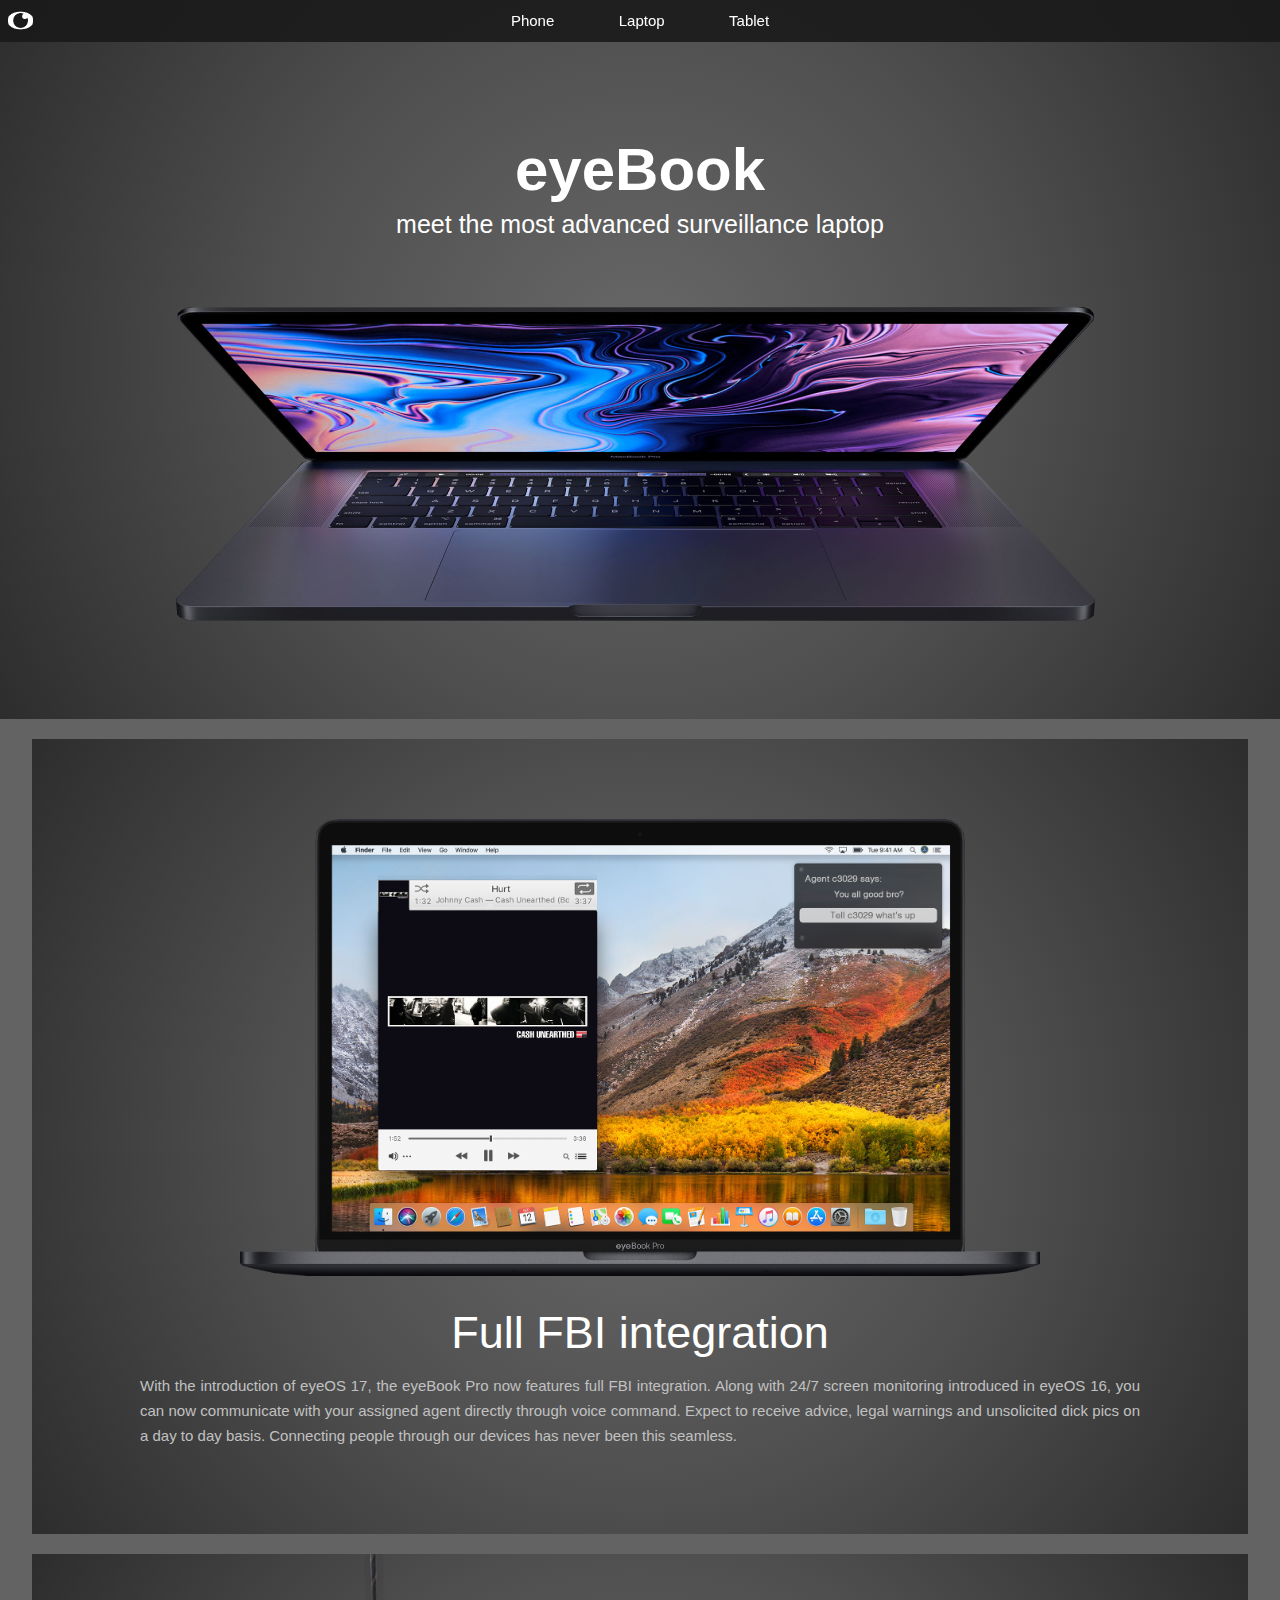
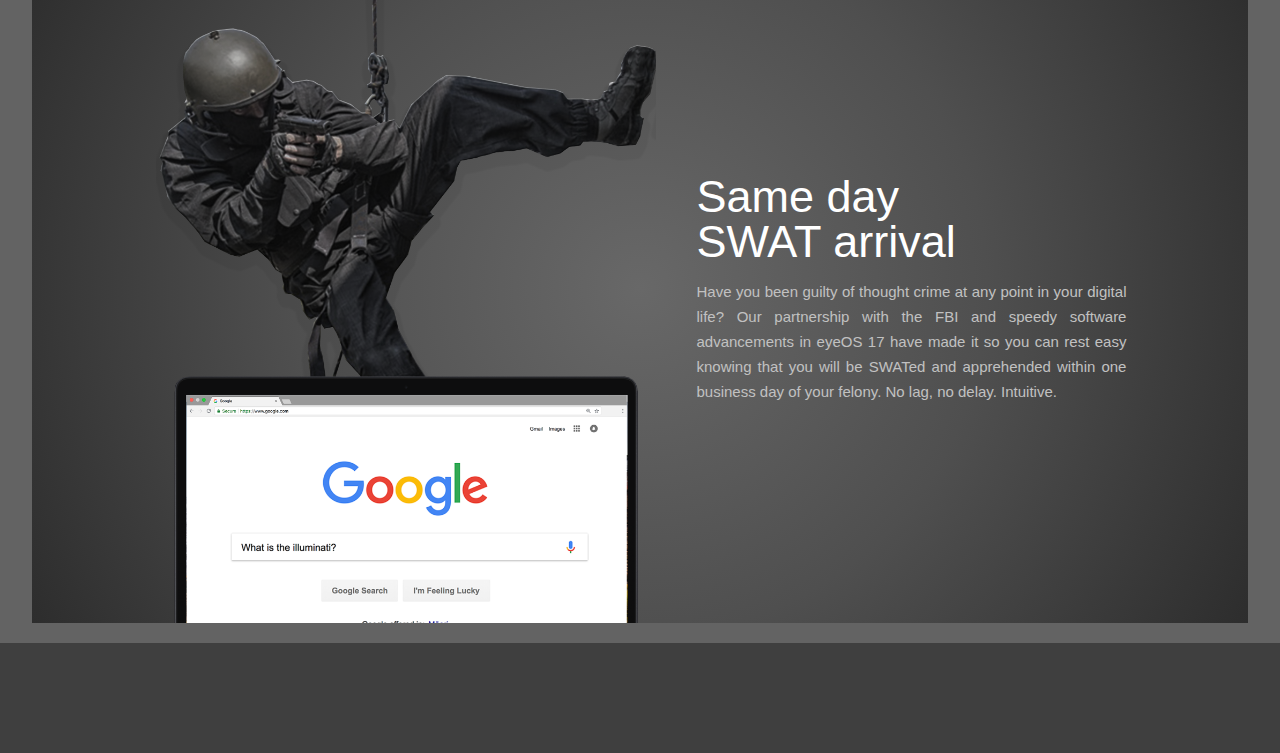
==== computer.html @ 217b8cf7 "uploading code" ====
<!DOCTYPE HTML>


<html>

<head>

		<meta http-equiv="Content-Type" content="text/html; charset=UTF-8" />
	<title>Website</title>
	<link rel="stylesheet" type="text/css" href="css/style.css">
<link href="https://fonts.googleapis.com/css?family=Khula|Source+Sans+Pro" rel="stylesheet">


</head>



<body class="laptop">


	<nav>
	    <a class="nav-logo" href="index.html"><!-- <img src="img/logo.png" height="15px" width="15px"> --></a>
		<a href="phone.html">Phone</a>
		<a href="computer.html">Laptop</a>
		<a href="tablet.html">Tablet</a>
	</nav>


</section>

<section class="darksect2">

  <div class=box>
 <h1> eyeBook </h1>
 <h2> meet the most advanced surveillance laptop </h2><br><br>

 <img src ="img/macbook.png" width="1000px" height="380px">

</div>


</section>

<section class="darkbasicsect">

	<div class ="grid-row">
		<div class = "grid-100">
			<img src = "img/macbookfbi.png" width="800px">
		</div>
	</div>

	<div class="grid-row">
		<div class = "grid-100">
			<h3> Full FBI integration </h3>

			<br>
			<p> With the introduction of eyeOS 17, the eyeBook Pro now features full FBI integration. Along with 24/7 screen monitoring introduced in eyeOS 16, you can now communicate with your assigned agent directly through voice command. Expect to receive advice, legal warnings and unsolicited dick pics on a day to day basis. Connecting people through our devices has never been this seamless.  </p> <br><br>

		</div>
    </div>
</section>

<section class="darkbasicsect2">

    <div class ="grid-row">
    	<div class="grid-img2">


           <img src = "img/swat.png" width="500px">

    	</div>

    	<div class="grid-text3">
            
            <br><br><br><br><br><br><br><br><br><br>
    		<h3> Same day <br> SWAT arrival </h3>
             <div class = "paragraph">
    		<p> Have you been guilty of thought crime at any point in your digital life? Our partnership with the FBI and speedy software advancements in eyeOS 17 have made it so you can rest easy knowing that you will be SWATed and apprehended within one business day of your felony. No lag, no delay. Intuitive. </p>
    	</div>

    	</div>
    </div>

	</section>

<section class="darkbottomsect">


</section>







</body>




</html>
---- css/style.css ----
.darksect{
	max-width: 100%;
	margin-left: auto;
	margin-right: auto;
	padding-top: 10px;
	margin-top: 20px;
	margin-bottom: 0px;
	/*background-color:#3f3f3f;*/
	background: radial-gradient(circle, #686868, #4f4f4f, #2d2d2d);


	color:white;
}

.darkbasicsect p {
	color:#c1c1c1;
}

.darkbasicsect2 p {
	color:#c1c1c1;
}

.darksect2{
	max-width: 100%;
	margin-left: auto;
	margin-right: auto;
	padding-top: 70px;
	margin-top: 0px;
	margin-bottom: 0px;
	background: radial-gradient(circle, #686868, #4f4f4f, #2d2d2d);
	color:white;
}

.darkbasicsect{
	max-width: 95%;
	margin-left: auto;
	margin-right: auto;
	padding-top: 50px;
	padding-bottom:50px;
	margin-top: 20px;
	margin-bottom: 0px;
	background: radial-gradient(circle, #686868, #4f4f4f, #2d2d2d);
	color:white;
}

.darkbasicsect2{
	max-width: 95%;
	margin-left: auto;
	margin-right: auto;
	padding-top: 0px;
	padding-bottom:0px;
	margin-top: 20px;
	margin-bottom: 0px;
	background: radial-gradient(circle, #686868, #4f4f4f, #2d2d2d);
	color:white;
}


.bottomsect{
	max-width: 100%;
	margin-left: auto;
	margin-right: auto;
	padding-top: 10px;
	padding-bottom:100px;
	margin-top: 20px;
	margin-bottom: 0px;
	background-color:#f7f7f7;
}

.darkbottomsect{
	max-width: 100%;
	margin-left: auto;
	margin-right: auto;
	padding-top: 10px;
	padding-bottom:100px;
	margin-top: 20px;
	margin-bottom: 0px;
	background: #3f3f3f;
	color:white;
}

.basicsect{
	max-width: 95%;
	margin-left: auto;
	margin-right: auto;
	padding-top: 50px;
	padding-bottom:50px;
	margin-top: 20px;
	margin-bottom: 0px;
	background-color:#f7f7f7;
}

.basicsect2{
	max-width: 95%;
	margin-left: auto;
	margin-right: auto;
	padding-top: 50px;
	padding-bottom:0px;
	margin-top: 20px;
	margin-bottom: 0px;
	background-color:#f7f7f7;
}

.firstsect {

	max-width: 100%;
	margin-left: auto;
	margin-right: auto;
	padding-top: 80px;
	margin-top: 10px;
	margin-bottom: 20px;
	background-color:#f7f7f7;
}

.firstsect a{
	text-decoration: none;
	color: black;
}

.bottomsect a{
	text-decoration: none;
	color: black;
}

.darksect a{
	text-decoration: none;
	color: white;
}

.darksecttop a{
	text-decoration: none;
	color: white;
}

p{
	text-align:justify;
	font-weight:normal;
	font-size:15px;
	line-height: 25px;
}

body{
	margin: 0px;
	font-family: Helvetica Neue,Helvetica,Arial,sans-serif;

}

.laptop{
	background:#636363;
}





nav{
	width: 100%;
	height: 42px;
    background-color: rgba(25,25,25,0.9);
	text-align: center;
	position: fixed;
	top: 0;
	/*opacity: 0.8;*/
	overflow: hidden;
	padding-right:63px;
}

.nav-logo {
	float: left;
	width: 25px;
	height: 25px;
	margin-top: 8px;
	margin-left:8px;
	background-image: url(../img/logo.png);
	background-repeat: none;
	background-size: cover;
	background-position: center;
}

nav a{
	margin:0;
	line-height: 42px;
	font-size:15px;
	margin-left: 2em;
	margin-right: 2em;
	text-decoration: none;
	color:white;
	text-align:center;
	font-weight:lighter;

}



nav a:hover{
	color:grey; 
}


nav .nav-logo:hover{
	filter:brightness(50%)
}



header{
	background-color: #007299;
	color: white; 
	padding-top: 2px;
	padding-bottom: 20px;
}

footer{
	background-color: #007299;
	color: white; 
	padding-top: 2px;
	padding-bottom: 20px;
}

*{
	box-sizing: border-box; 

}

h1 {
	font-size:60px;
	text-align:center;
	margin:0;
	padding:0;
	font-weight:bold;
	line-height:80px;

}

h2 {
	font-size:25px;
	text-align:center;
	margin:0;
	padding:0;
	font-weight:lighter;
}

h3 {
	font-size:45px;
	margin:0;
	padding:0;
	font-weight:normal;
	line-height:45px;

}



.grid-row{
	width: 100%;
	overflow: hidden;
}



.grid-img{
	width: 47%;
	float: left;
	text-align:center;
	padding-right:20px;
}



.grid-img img{
	float:right;
}

.grid-img video{
	float:right;
}

.grid-img2 img{
	float:right;
}

.grid-img2{
	width: 53%;
	float: left;
	text-align:center;
	padding-right:20px;
}

.grid-text3{
	width:47%;
	float: left;
	padding-top:40px;
	padding-left:20px;
}

.grid-50{
	width: 50%;
	float: left;
	text-align:center;
	padding-left:60px;
	padding-right:60px;
	padding-top:80px;
	padding-bottom:10px;
}

.grid-50 .message1{
	float:right;
}

.grid-50 .message2{
	float:left;
}

.grid-text{
	width:53%;
	float: left;
	padding-top:40px;
	padding-left:20px;
}

.grid-text2{
	width:53%;
	float: left;
	padding-top:40px;
	padding-left:20px;
}

.grid-100{
	text-align:center;
	padding-top:30px;
}

.grid-100 p {
	width: 1000px;
	margin:0 auto;
}





.p2{
	text-align:center;
}

.box{
	padding-top:60px;
	padding-bottom:60px;
	text-align:center;
}

.paragraph {
	width:430px;
}
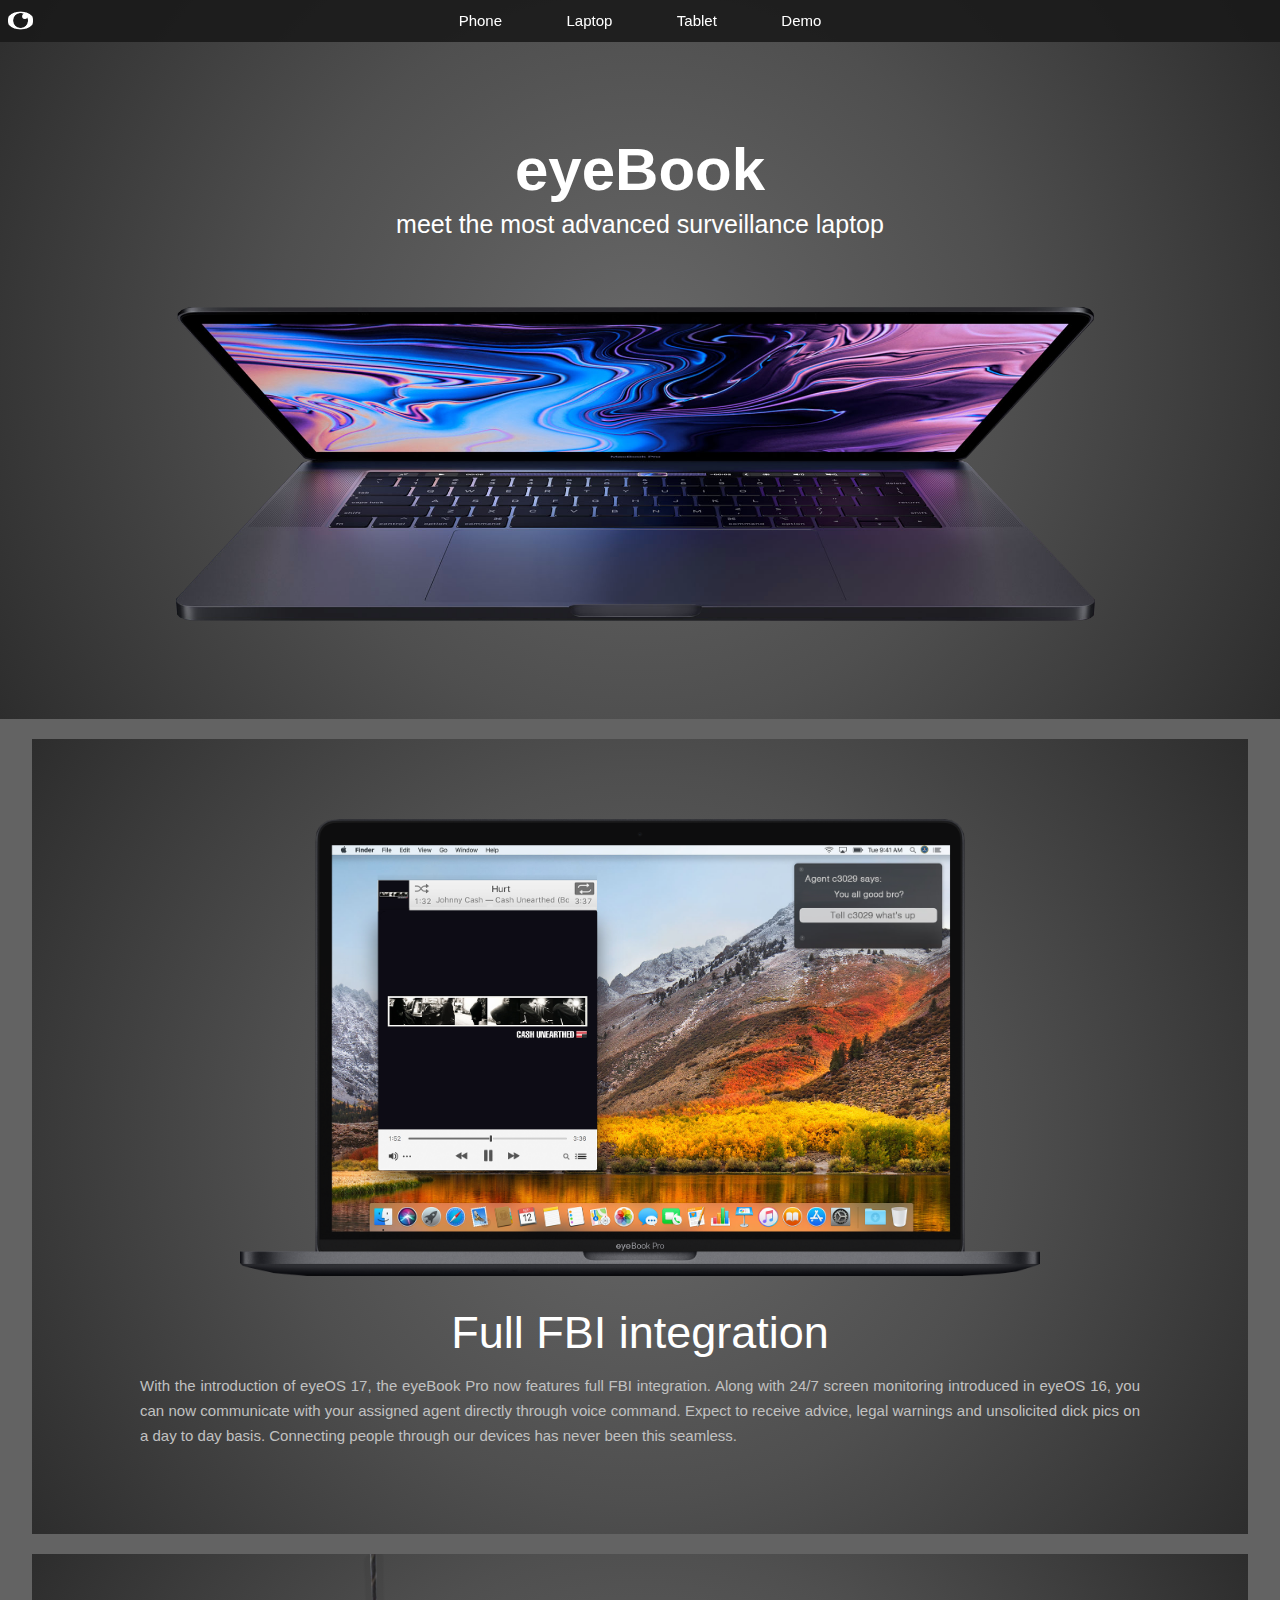
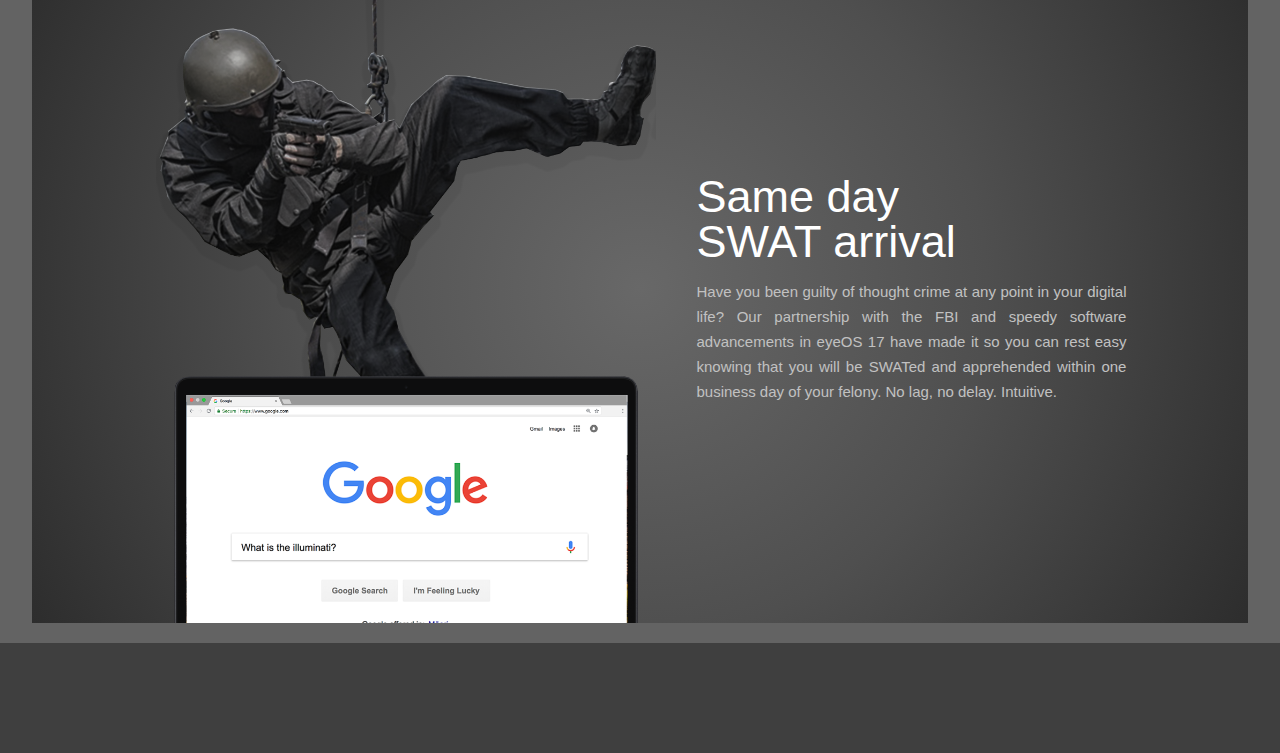
==== commit 56db8e27: "links" ====
--- a/computer.html
+++ b/computer.html
@@ -23,6 +23,7 @@
 		<a href="phone.html">Phone</a>
 		<a href="computer.html">Laptop</a>
 		<a href="tablet.html">Tablet</a>
+		<a href="demo_os/demo.html">Demo</a>
 	</nav>
 
 
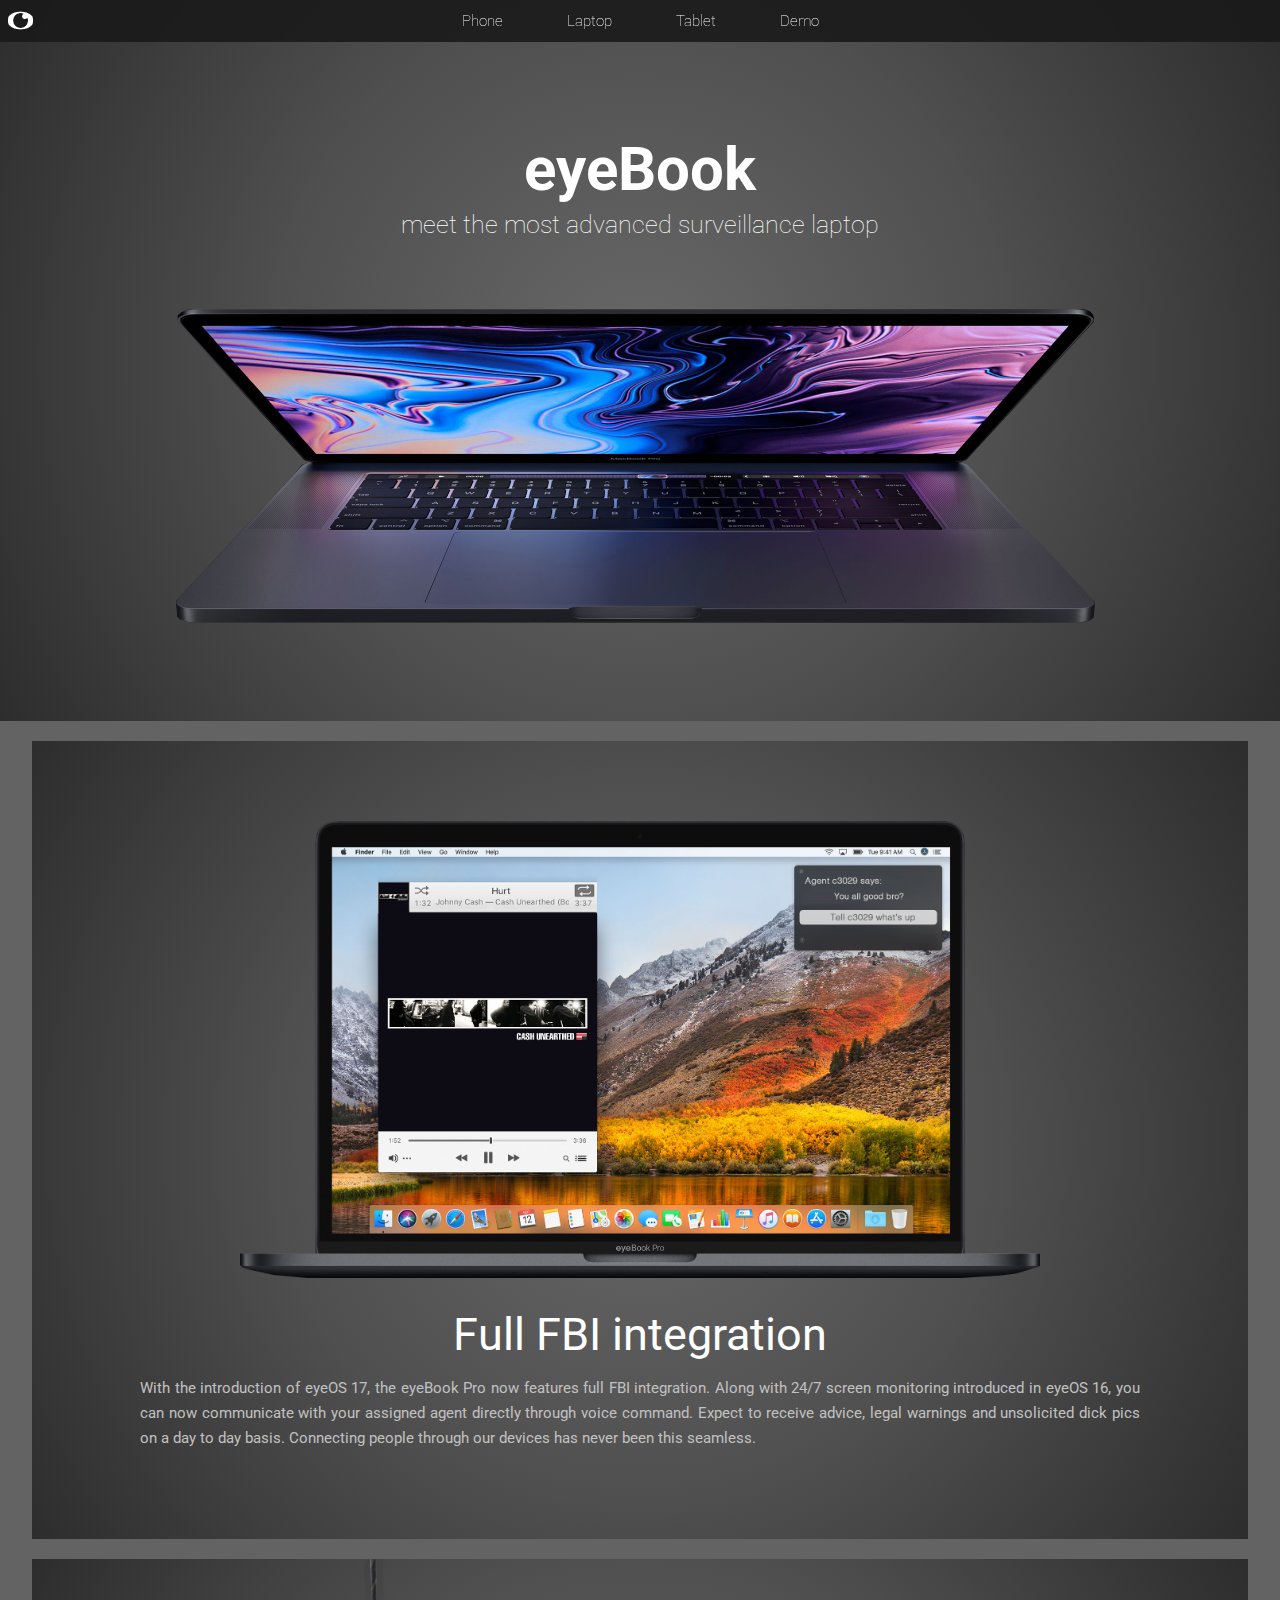
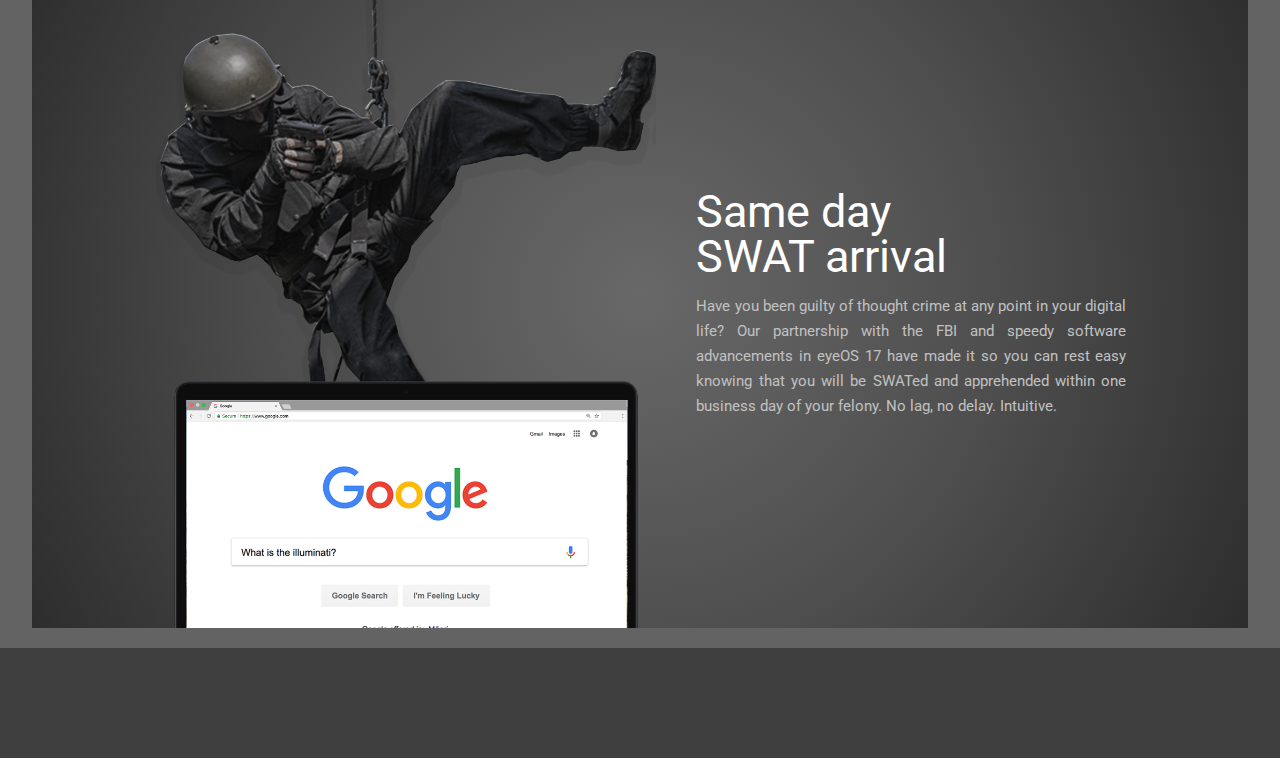
==== commit 110d0e33: "font change" ====
--- a/computer.html
+++ b/computer.html
@@ -8,7 +8,7 @@
 		<meta http-equiv="Content-Type" content="text/html; charset=UTF-8" />
 	<title>Website</title>
 	<link rel="stylesheet" type="text/css" href="css/style.css">
-<link href="https://fonts.googleapis.com/css?family=Khula|Source+Sans+Pro" rel="stylesheet">
+<link href="https://fonts.googleapis.com/css?family=Roboto:100,400" rel="stylesheet">
 
 
 </head>
--- a/css/style.css
+++ b/css/style.css
@@ -141,7 +141,7 @@
 
 body{
 	margin: 0px;
-	font-family: Helvetica Neue,Helvetica,Arial,sans-serif;
+	font-family: Helvetica Neue, 'Roboto' ,sans-serif;
 
 }
 
@@ -186,7 +186,7 @@
 	text-decoration: none;
 	color:white;
 	text-align:center;
-	font-weight:lighter;
+	font-weight:100;
 
 }
 
@@ -237,7 +237,7 @@
 	text-align:center;
 	margin:0;
 	padding:0;
-	font-weight:lighter;
+	font-weight:100;
 }
 
 h3 {
